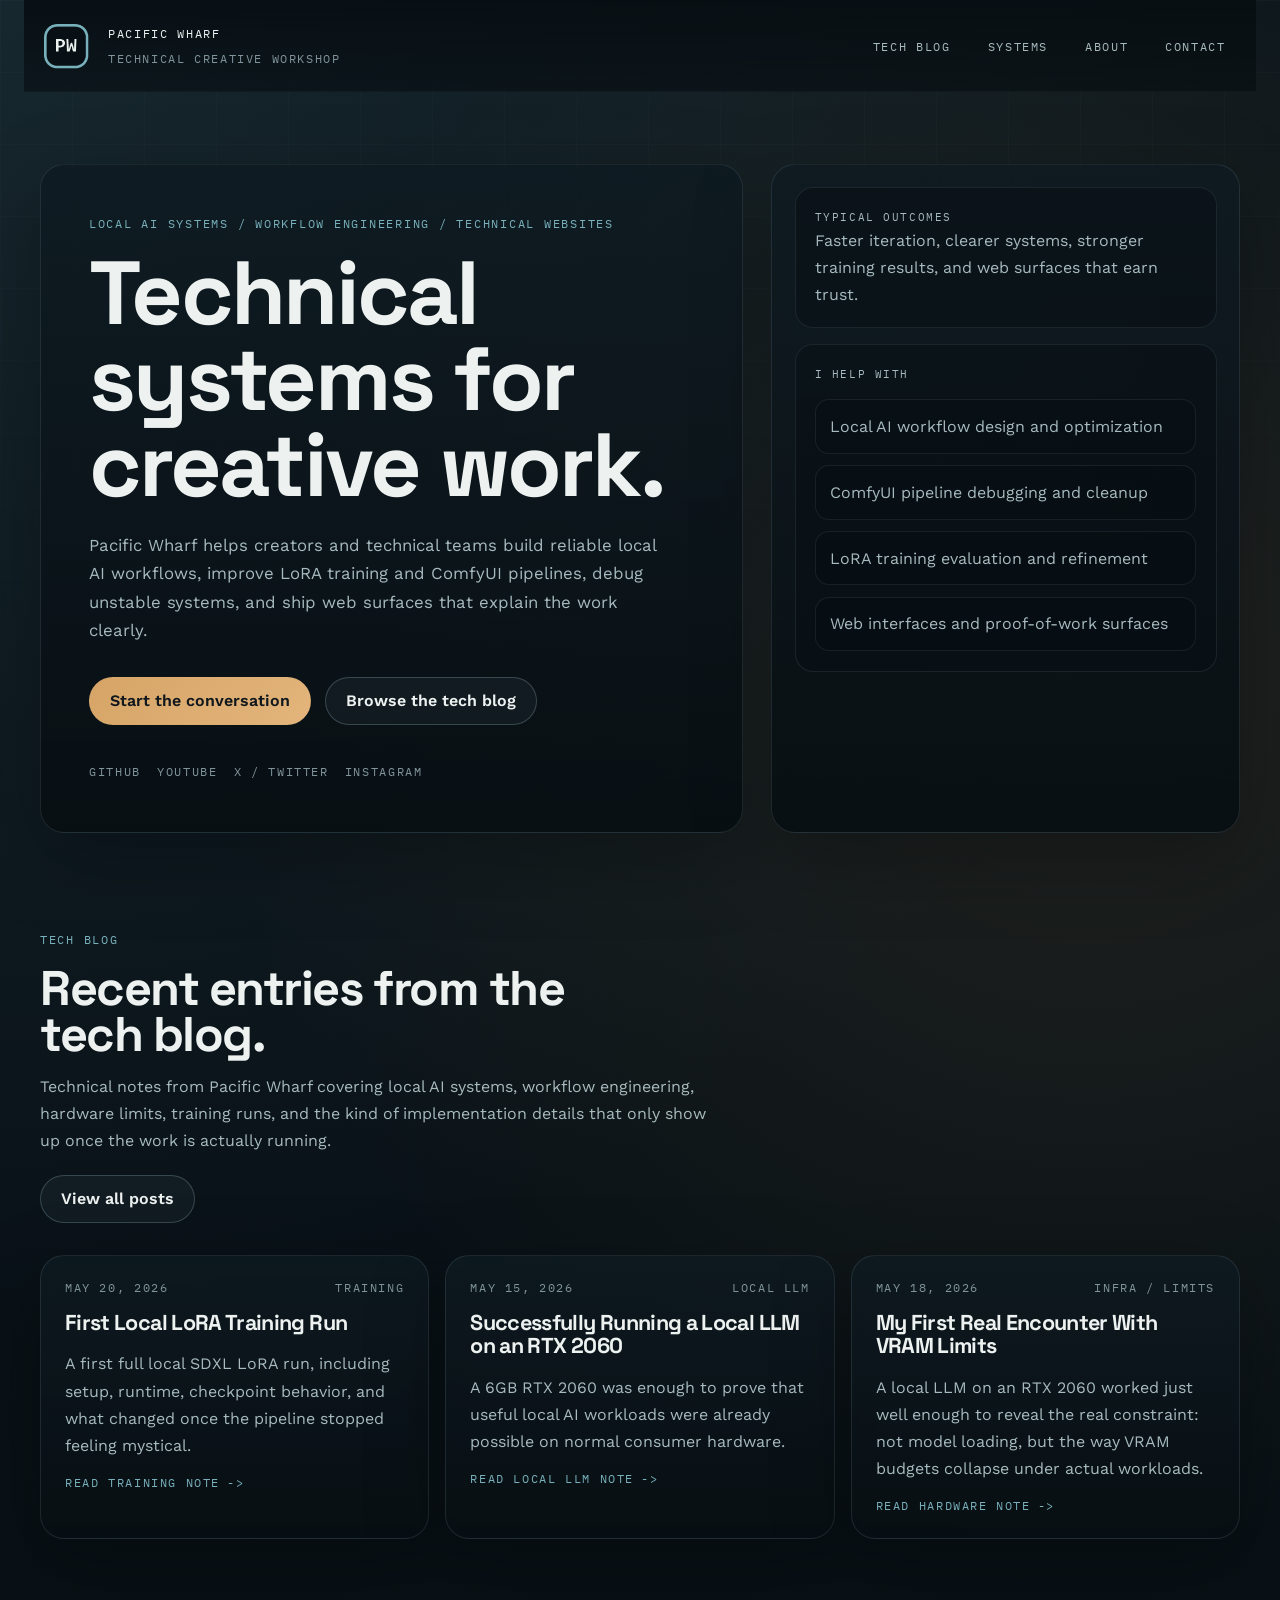
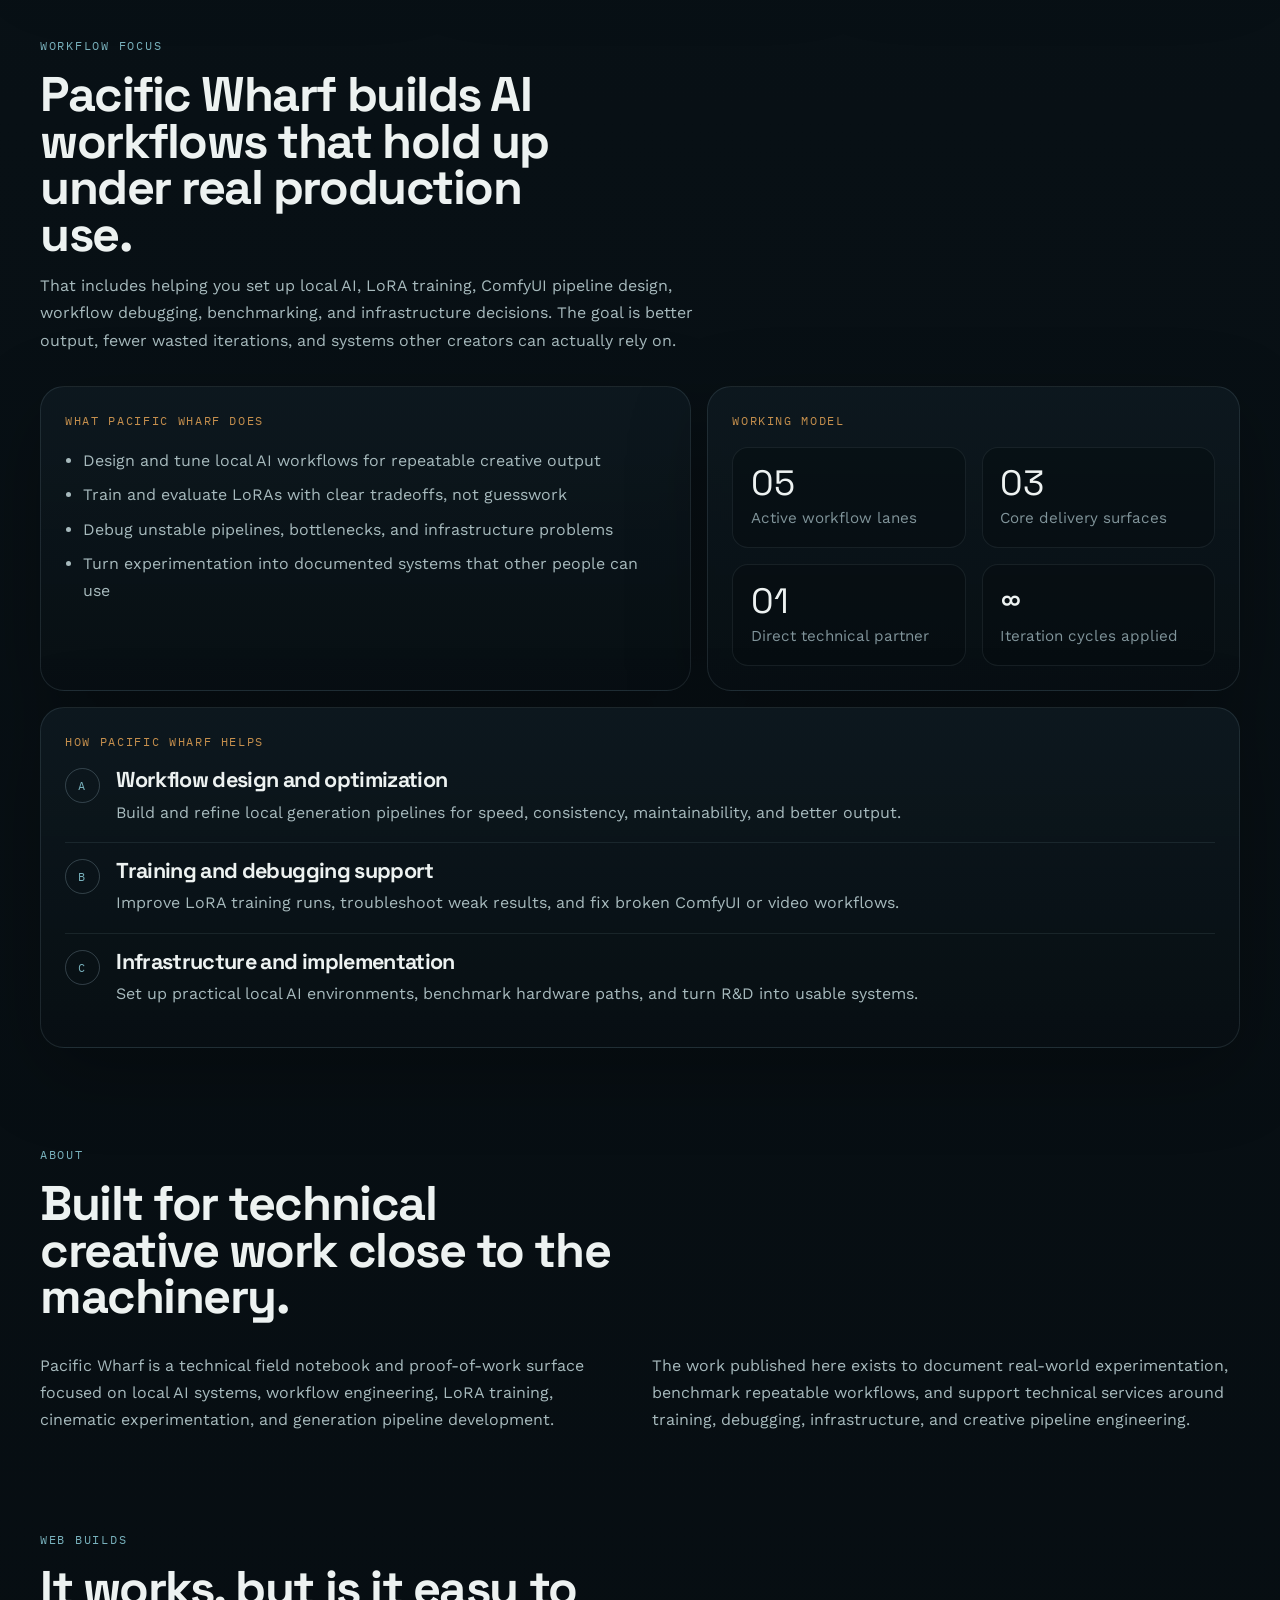
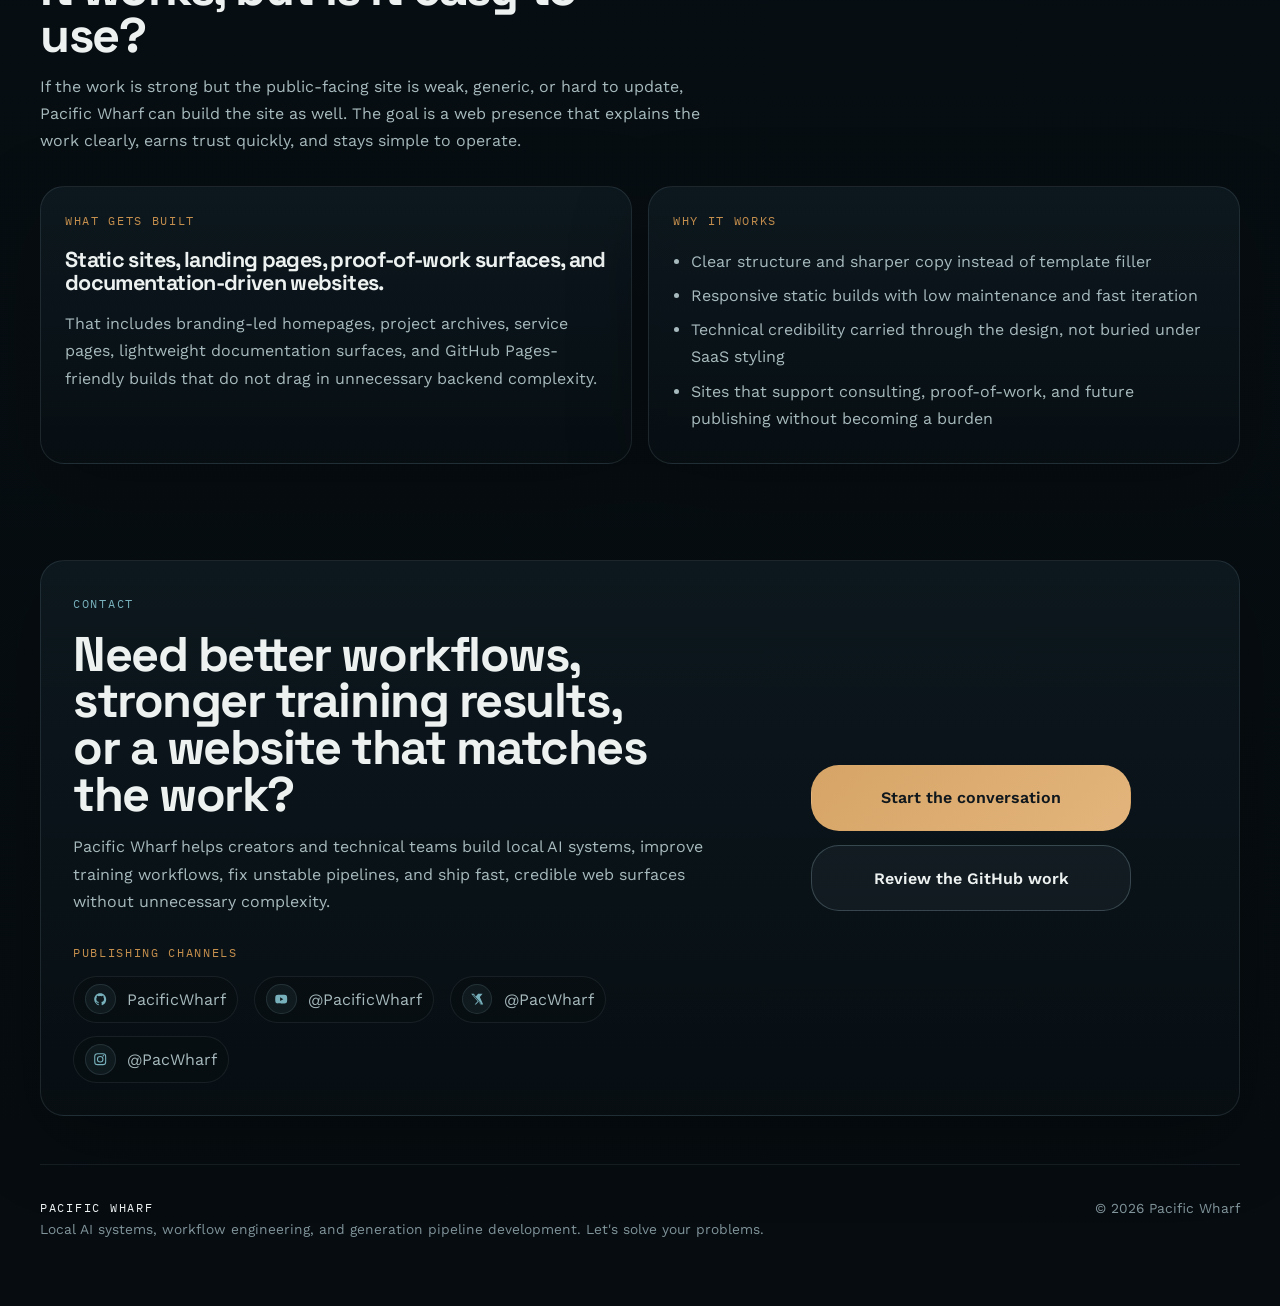
==== index.html @ 1dd0ffaf "Initial site launch" ====
<!DOCTYPE html>
<html class="no-js" lang="en">
<head>
  <meta charset="UTF-8">
  <meta name="viewport" content="width=device-width, initial-scale=1.0">
  <meta
    name="description"
    content="Pacific Wharf explores local AI workflows, ComfyUI systems, LoRA training, and experimental generation pipelines."
  >
  <title>Pacific Wharf | Technical Creative Workflows</title>
  <link rel="icon" href="favicon.ico" sizes="any">
  <link rel="icon" type="image/png" sizes="32x32" href="favicon-32x32.png">
  <link rel="icon" type="image/png" sizes="16x16" href="favicon-16x16.png">
  <link rel="apple-touch-icon" href="apple-touch-icon.png">
  <link rel="preconnect" href="https://fonts.googleapis.com">
  <link rel="preconnect" href="https://fonts.gstatic.com" crossorigin>
  <link
    href="https://fonts.googleapis.com/css2?family=IBM+Plex+Mono:wght@400;500&family=Space+Grotesk:wght@500;700&family=Work+Sans:wght@400;500;600&display=swap"
    rel="stylesheet"
  >
  <script>
    document.documentElement.classList.replace("no-js", "js");
  </script>
  <link rel="stylesheet" href="style.css">
  <script src="script.js" defer></script>
</head>
<body id="site-top">
  <a class="skip-link" href="#main">Skip to content</a>

  <div class="site-shell">
    <header class="site-header">
      <a class="brand-lockup brand-link" href="#site-top" aria-label="Back to top">
        <div class="brand-mark" aria-hidden="true">
          <img src="apple-touch-icon.png" alt="">
        </div>
        <div>
          <p class="eyebrow">Pacific Wharf</p>
          <p class="brand-subtitle">Technical creative workshop</p>
        </div>
      </a>

      <button class="menu-toggle" type="button" aria-label="Toggle navigation" aria-expanded="false" aria-controls="site-nav">
        <span class="menu-toggle-label">Menu</span>
        <span class="menu-toggle-bars" aria-hidden="true">
          <span></span>
          <span></span>
          <span></span>
        </span>
      </button>

      <nav class="site-nav" id="site-nav" aria-label="Primary">
        <a href="tech-blog/">Tech Blog</a>
        <a href="#systems">Systems</a>
        <a href="#about">About</a>
        <a href="#contact">Contact</a>
      </nav>
    </header>

    <main id="main">
      <section class="hero" id="home">
        <div class="hero-copy">
          <p class="section-label">Local AI systems / workflow engineering / technical websites</p>
          <h1>Technical systems for creative work.</h1>
          <p class="hero-text">
            Pacific Wharf helps creators and technical teams build reliable local AI workflows, improve LoRA
            training and ComfyUI pipelines, debug unstable systems, and ship web surfaces that explain the work
            clearly.
          </p>

          <div class="hero-actions">
            <a class="button button-primary" href="mailto:hello@pacificwharf.dev">Start the conversation</a>
            <a class="button button-secondary" href="tech-blog/">Browse the tech blog</a>
          </div>

          <ul class="social-strip" aria-label="Social links">
            <li><a href="https://github.com/PacificWharf" target="_blank" rel="noreferrer">GitHub</a></li>
            <li><a href="https://www.youtube.com/@PacificWharf" target="_blank" rel="noreferrer">YouTube</a></li>
            <li><a href="https://x.com/PacWharf" target="_blank" rel="noreferrer">X / Twitter</a></li>
            <li><a href="https://www.instagram.com/PacWharf" target="_blank" rel="noreferrer">Instagram</a></li>
          </ul>
        </div>

        <aside class="hero-panel reveal" aria-label="Pacific Wharf services overview">
          <div class="status-stack">
            <article class="status-card">
              <p class="status-label">Typical outcomes</p>
              <p>Faster iteration, clearer systems, stronger training results, and web surfaces that earn trust.</p>
            </article>
            <article class="status-card hero-services-card">
              <p class="status-label">I help with</p>
              <ul class="hero-services-list">
                <li>Local AI workflow design and optimization</li>
                <li>ComfyUI pipeline debugging and cleanup</li>
                <li>LoRA training evaluation and refinement</li>
                <li>Web interfaces and proof-of-work surfaces</li>
              </ul>
            </article>
          </div>
        </aside>
      </section>

      <section class="content-section reveal" id="tech-blog">
        <div class="section-heading">
          <p class="section-label">Tech Blog</p>
          <h2>Recent entries from the tech blog.</h2>
          <p>
            Technical notes from Pacific Wharf covering local AI systems, workflow engineering, hardware limits,
            training runs, and the kind of implementation details that only show up once the work is actually running.
          </p>
          <div class="section-actions">
            <a class="button button-secondary" href="tech-blog/">View all posts</a>
          </div>
        </div>

        <div class="experiment-grid">
          <a class="experiment-card experiment-link featured-card" href="tech-blog/first-local-lora-training-run/" aria-label="Open First Local LoRA Training Run entry">
            <div class="card-signal">
              <time datetime="2026-05-20">May 20, 2026</time>
              <span>Training</span>
            </div>
            <h3>First Local LoRA Training Run</h3>
            <p>
              A first full local SDXL LoRA run, including setup, runtime, checkpoint behavior, and what changed once
              the pipeline stopped feeling mystical.
            </p>
            <span class="card-cta">Read training note</span>
          </a>

          <a class="experiment-card experiment-link featured-card" href="tech-blog/successfully-running-a-local-llm-on-an-rtx-2060/" aria-label="Open Successfully Running a Local LLM on an RTX 2060 entry">
            <div class="card-signal">
              <time datetime="2026-05-15">May 15, 2026</time>
              <span>Local llm</span>
            </div>
            <h3>Successfully Running a Local LLM on an RTX 2060</h3>
            <p>
              A 6GB RTX 2060 was enough to prove that useful local AI workloads were already possible on normal consumer hardware.
            </p>
            <span class="card-cta">Read local LLM note</span>
          </a>

          <a class="experiment-card experiment-link featured-card" href="tech-blog/my-first-real-encounter-with-vram-limits/" aria-label="Open My First Real Encounter With VRAM Limits entry">
            <div class="card-signal">
              <time datetime="2026-05-18">May 18, 2026</time>
              <span>Infra / limits</span>
            </div>
            <h3>My First Real Encounter With VRAM Limits</h3>
            <p>
              A local LLM on an RTX 2060 worked just well enough to reveal the real constraint: not model loading,
              but the way VRAM budgets collapse under actual workloads.
            </p>
            <span class="card-cta">Read hardware note</span>
          </a>
        </div>
      </section>

      <section class="content-section systems-section reveal" id="systems">
        <div class="section-heading">
          <p class="section-label">Workflow focus</p>
          <h2>Pacific Wharf builds AI workflows that hold up under real production use.</h2>
          <p>
            That includes helping you set up local AI, LoRA training, ComfyUI pipeline design, workflow debugging, benchmarking, and
            infrastructure decisions. The goal is better output, fewer wasted iterations, and systems other
            creators can actually rely on.
          </p>
        </div>

        <div class="systems-layout">
          <article class="systems-panel">
            <p class="panel-label">What Pacific Wharf does</p>
            <ul class="principles-list">
              <li>Design and tune local AI workflows for repeatable creative output</li>
              <li>Train and evaluate LoRAs with clear tradeoffs, not guesswork</li>
              <li>Debug unstable pipelines, bottlenecks, and infrastructure problems</li>
              <li>Turn experimentation into documented systems that other people can use</li>
            </ul>
          </article>

          <article class="systems-panel metrics-panel">
            <p class="panel-label">Working model</p>
            <div class="metric-grid">
              <div>
                <span class="metric-value">05</span>
                <span class="metric-label">Active workflow lanes</span>
              </div>
              <div>
                <span class="metric-value">03</span>
                <span class="metric-label">Core delivery surfaces</span>
              </div>
              <div>
                <span class="metric-value">01</span>
                <span class="metric-label">Direct technical partner</span>
              </div>
              <div>
                <span class="metric-value" aria-label="Infinite">∞</span>
                <span class="metric-label">Iteration cycles applied</span>
              </div>
            </div>
          </article>

          <article class="systems-panel horizon-panel">
            <p class="panel-label">How Pacific Wharf helps</p>
            <div class="timeline-item">
              <span class="timeline-phase">A</span>
              <div>
                <h3>Workflow design and optimization</h3>
                <p>Build and refine local generation pipelines for speed, consistency, maintainability, and better output.</p>
              </div>
            </div>
            <div class="timeline-item">
              <span class="timeline-phase">B</span>
              <div>
                <h3>Training and debugging support</h3>
                <p>Improve LoRA training runs, troubleshoot weak results, and fix broken ComfyUI or video workflows.</p>
              </div>
            </div>
            <div class="timeline-item">
              <span class="timeline-phase">C</span>
              <div>
                <h3>Infrastructure and implementation</h3>
                <p>Set up practical local AI environments, benchmark hardware paths, and turn R&amp;D into usable systems.</p>
              </div>
            </div>
          </article>
        </div>
      </section>

      <section class="content-section about-section reveal" id="about">
        <div class="section-heading">
          <p class="section-label">About</p>
          <h2>Built for technical creative work close to the machinery.</h2>
        </div>

        <div class="about-layout">
          <p>
            Pacific Wharf is a technical field notebook and proof-of-work surface focused on local AI systems,
            workflow engineering, LoRA training, cinematic experimentation, and generation pipeline development.
          </p>
          <p>
            The work published here exists to document real-world experimentation, benchmark repeatable workflows,
            and support technical services around training, debugging, infrastructure, and creative pipeline
            engineering.
          </p>
        </div>
      </section>

      <section class="content-section web-section reveal" id="web-builds">
        <div class="section-heading">
          <p class="section-label">Web builds</p>
          <h2>It works, but is it easy to use?</h2>
          <p>
            If the work is strong but the public-facing site is weak, generic, or hard to update, Pacific Wharf can
            build the site as well. The goal is a web presence that explains the work clearly, earns trust quickly,
            and stays simple to operate.
          </p>
        </div>

        <div class="services-layout">
          <article class="systems-panel">
            <p class="panel-label">What gets built</p>
            <h3>Static sites, landing pages, proof-of-work surfaces, and documentation-driven websites.</h3>
            <p>
              That includes branding-led homepages, project archives, service pages, lightweight documentation
              surfaces, and GitHub Pages-friendly builds that do not drag in unnecessary backend complexity.
            </p>
          </article>

          <article class="systems-panel">
            <p class="panel-label">Why it works</p>
            <ul class="principles-list">
              <li>Clear structure and sharper copy instead of template filler</li>
              <li>Responsive static builds with low maintenance and fast iteration</li>
              <li>Technical credibility carried through the design, not buried under SaaS styling</li>
              <li>Sites that support consulting, proof-of-work, and future publishing without becoming a burden</li>
            </ul>
          </article>
        </div>
      </section>

      <section class="content-section contact-section reveal" id="contact">
        <div class="contact-panel">
          <div>
            <p class="section-label">Contact</p>
            <h2>Need better workflows, stronger training results, or a website that matches the work?</h2>
            <p>
              Pacific Wharf helps creators and technical teams build local AI systems, improve training workflows,
              fix unstable pipelines, and ship fast, credible web surfaces without unnecessary complexity.
            </p>

            <div class="channel-block">
              <p class="channel-label">Publishing channels</p>
              <ul class="channel-list" aria-label="Publishing channels">
                <li>
                  <a href="https://github.com/PacificWharf" target="_blank" rel="noreferrer">
                    <span class="channel-icon" aria-hidden="true">
                      <svg viewBox="0 0 24 24" focusable="false">
                        <path d="M12 2C6.48 2 2 6.58 2 12.23c0 4.52 2.87 8.35 6.84 9.71.5.1.68-.22.68-.5 0-.24-.01-1.05-.01-1.91-2.5.47-3.15-.63-3.35-1.21-.11-.3-.59-1.22-1-1.47-.34-.19-.82-.68-.01-.69.76-.01 1.3.71 1.48 1 .87 1.49 2.26 1.07 2.81.81.09-.65.34-1.07.61-1.31-2.22-.26-4.55-1.14-4.55-5.08 0-1.12.39-2.04 1.03-2.76-.1-.26-.45-1.3.1-2.72 0 0 .84-.28 2.75 1.05A9.3 9.3 0 0 1 12 6.84c.85 0 1.71.12 2.51.35 1.91-1.33 2.75-1.05 2.75-1.05.55 1.42.2 2.46.1 2.72.64.72 1.03 1.63 1.03 2.76 0 3.95-2.34 4.82-4.57 5.08.36.32.67.94.67 1.91 0 1.38-.01 2.49-.01 2.83 0 .27.18.6.69.5A10.25 10.25 0 0 0 22 12.23C22 6.58 17.52 2 12 2Z" fill="currentColor"/>
                      </svg>
                    </span>
                    <span class="channel-text">PacificWharf</span>
                  </a>
                </li>
                <li>
                  <a href="https://www.youtube.com/@PacificWharf" target="_blank" rel="noreferrer">
                    <span class="channel-icon" aria-hidden="true">
                      <svg viewBox="0 0 24 24" focusable="false">
                        <path d="M21.58 7.19a2.96 2.96 0 0 0-2.08-2.1C17.66 4.6 12 4.6 12 4.6s-5.66 0-7.5.49a2.96 2.96 0 0 0-2.08 2.1A30.7 30.7 0 0 0 2 12a30.7 30.7 0 0 0 .42 4.81 2.96 2.96 0 0 0 2.08 2.1c1.84.49 7.5.49 7.5.49s5.66 0 7.5-.49a2.96 2.96 0 0 0 2.08-2.1c.28-1.58.42-3.19.42-4.81s-.14-3.23-.42-4.81ZM10.2 15.06V8.94L15.5 12l-5.3 3.06Z" fill="currentColor"/>
                      </svg>
                    </span>
                    <span class="channel-text">@PacificWharf</span>
                  </a>
                </li>
                <li>
                  <a href="https://x.com/PacWharf" target="_blank" rel="noreferrer">
                    <span class="channel-icon" aria-hidden="true">
                      <svg viewBox="0 0 24 24" focusable="false">
                        <path d="M18.9 3H21l-4.6 5.26L22 21h-4.38l-3.43-4.89L9.9 21H7.8l4.92-5.62L2 3h4.5l3.1 4.42L13.5 3Zm-1.54 16.3h1.22L5.97 4.62H4.66Z" fill="currentColor"/>
                      </svg>
                    </span>
                    <span class="channel-text">@PacWharf</span>
                  </a>
                </li>
                <li>
                  <a href="https://www.instagram.com/PacWharf" target="_blank" rel="noreferrer">
                    <span class="channel-icon" aria-hidden="true">
                      <svg viewBox="0 0 24 24" focusable="false">
                        <path d="M7.5 2h9A5.5 5.5 0 0 1 22 7.5v9a5.5 5.5 0 0 1-5.5 5.5h-9A5.5 5.5 0 0 1 2 16.5v-9A5.5 5.5 0 0 1 7.5 2Zm0 1.8A3.7 3.7 0 0 0 3.8 7.5v9a3.7 3.7 0 0 0 3.7 3.7h9a3.7 3.7 0 0 0 3.7-3.7v-9a3.7 3.7 0 0 0-3.7-3.7h-9Zm9.75 1.35a1.2 1.2 0 1 1 0 2.4 1.2 1.2 0 0 1 0-2.4ZM12 6.5A5.5 5.5 0 1 1 6.5 12 5.5 5.5 0 0 1 12 6.5Zm0 1.8A3.7 3.7 0 1 0 15.7 12 3.7 3.7 0 0 0 12 8.3Z" fill="currentColor"/>
                      </svg>
                    </span>
                    <span class="channel-text">@PacWharf</span>
                  </a>
                </li>
              </ul>
            </div>
          </div>

          <div class="contact-actions">
            <a class="button button-primary" href="mailto:hello@pacificwharf.dev">Start the conversation</a>
            <a class="button button-secondary" href="https://github.com/PacificWharf" target="_blank" rel="noreferrer">
              Review the GitHub work
            </a>
          </div>
        </div>
      </section>
    </main>

    <footer class="site-footer">
      <div>
        <p>Pacific Wharf</p>
        <p>Local AI systems, workflow engineering, and generation pipeline development. Let's solve your problems.</p>
      </div>
      <p>&copy; <span id="current-year">2026</span> Pacific Wharf</p>
    </footer>
  </div>
</body>
</html>
---- style.css ----
:root {
  --bg: #081015;
  --bg-elevated: rgba(12, 24, 31, 0.85);
  --bg-panel: rgba(18, 31, 39, 0.82);
  --bg-panel-strong: rgba(24, 40, 50, 0.9);
  --line: rgba(147, 173, 186, 0.15);
  --line-strong: rgba(147, 173, 186, 0.3);
  --text: #edf2f1;
  --text-muted: #a7babd;
  --text-dim: #80949a;
  --accent: #c58f4d;
  --accent-soft: rgba(197, 143, 77, 0.16);
  --signal: #78b1bc;
  --signal-soft: rgba(120, 177, 188, 0.16);
  --shadow: 0 24px 80px rgba(0, 0, 0, 0.28);
  --radius: 24px;
  --radius-sm: 16px;
  --max-width: 1200px;
  --nav-height: 88px;
}

*,
*::before,
*::after {
  box-sizing: border-box;
}

html {
  scroll-behavior: smooth;
}

body {
  margin: 0;
  min-height: 100vh;
  color: var(--text);
  background:
    radial-gradient(circle at top left, rgba(74, 112, 124, 0.2), transparent 28%),
    radial-gradient(circle at 85% 15%, rgba(197, 143, 77, 0.12), transparent 22%),
    linear-gradient(180deg, #0a151b 0%, #081015 38%, #060c10 100%);
  font-family: "Work Sans", sans-serif;
}

body::before {
  content: "";
  position: fixed;
  inset: 0;
  background:
    linear-gradient(rgba(130, 162, 172, 0.05) 1px, transparent 1px),
    linear-gradient(90deg, rgba(130, 162, 172, 0.05) 1px, transparent 1px);
  background-size: 100% 72px, 72px 100%;
  mask-image: linear-gradient(180deg, rgba(0, 0, 0, 0.75), transparent 92%);
  pointer-events: none;
  z-index: -1;
}

a {
  color: inherit;
}

img {
  max-width: 100%;
  display: block;
}

.skip-link {
  position: absolute;
  left: 1rem;
  top: -3rem;
  padding: 0.75rem 1rem;
  color: var(--bg);
  background: var(--text);
  border-radius: 999px;
  z-index: 20;
}

.skip-link:focus {
  top: 1rem;
}

.site-shell {
  width: min(calc(100% - 2rem), var(--max-width));
  margin: 0 auto;
  padding-bottom: 4rem;
}

.site-header {
  position: sticky;
  top: 0;
  z-index: 10;
  display: flex;
  align-items: center;
  justify-content: space-between;
  gap: 1.5rem;
  min-height: var(--nav-height);
  padding: 1.25rem 0;
  backdrop-filter: blur(18px);
}

.site-header::before {
  content: "";
  position: absolute;
  inset: 0 -1rem;
  background: linear-gradient(180deg, rgba(7, 14, 18, 0.92), rgba(7, 14, 18, 0.64));
  border-bottom: 1px solid rgba(134, 160, 170, 0.08);
  z-index: -1;
}

.brand-lockup {
  display: flex;
  align-items: center;
  gap: 1rem;
}

.brand-link {
  position: relative;
  padding: 0.4rem 0.65rem 0.4rem 0.25rem;
  margin: -0.4rem -0.65rem -0.4rem -0.25rem;
  border-radius: 18px;
  text-decoration: none;
  color: inherit;
  isolation: isolate;
}

.brand-link::before {
  content: "";
  position: absolute;
  inset: 0;
  border: 1px solid rgba(120, 177, 188, 0.14);
  border-radius: inherit;
  background: linear-gradient(135deg, rgba(120, 177, 188, 0.08), rgba(120, 177, 188, 0.02));
  opacity: 0;
  transform: scale(0.98);
  transition: opacity 180ms ease, transform 180ms ease, border-color 180ms ease;
  z-index: -1;
}

.brand-link .eyebrow,
.brand-link .brand-subtitle {
  transition: color 180ms ease, transform 180ms ease;
}

.brand-link:hover::before,
.brand-link:focus-visible::before {
  opacity: 1;
  transform: scale(1);
  border-color: rgba(120, 177, 188, 0.22);
}

.brand-link:hover .eyebrow,
.brand-link:focus-visible .eyebrow {
  color: var(--signal);
  transform: translateX(1px);
}

.brand-link:hover .brand-subtitle,
.brand-link:focus-visible .brand-subtitle {
  color: var(--text-muted);
  transform: translateX(1px);
}

.brand-link:focus-visible {
  outline: 2px solid rgba(120, 177, 188, 0.42);
  outline-offset: 4px;
  border-radius: 18px;
}

.brand-mark {
  display: block;
  width: 52px;
  height: 52px;
  flex: 0 0 52px;
}

.brand-mark img {
  display: block;
  width: 100%;
  height: 100%;
  border-radius: 14px;
  transition: transform 220ms ease, box-shadow 220ms ease, filter 220ms ease;
}

.brand-link:hover .brand-mark img,
.brand-link:focus-visible .brand-mark img {
  box-shadow: 0 16px 30px rgba(0, 0, 0, 0.28), 0 0 0 1px rgba(120, 177, 188, 0.16);
  filter: saturate(1.04);
}

.eyebrow,
.brand-subtitle,
.section-label,
.panel-label,
.status-label,
.card-signal,
.panel-topline,
.timeline-phase,
.site-nav a,
.social-strip a,
.site-footer p:first-child {
  font-family: "IBM Plex Mono", monospace;
  text-transform: uppercase;
  letter-spacing: 0.14em;
}

.eyebrow {
  margin: 0;
  font-size: 0.75rem;
  color: var(--text);
}

.brand-subtitle {
  margin: 0.3rem 0 0;
  font-size: 0.72rem;
  color: var(--text-dim);
}

.site-nav {
  display: flex;
  flex-wrap: wrap;
  align-items: center;
  justify-content: flex-end;
  gap: 0.5rem;
}

.menu-toggle {
  display: none;
  align-items: center;
  justify-content: center;
  min-height: 52px;
  min-width: 52px;
  padding: 0.8rem;
  border: 1px solid var(--line-strong);
  border-radius: 999px;
  color: var(--text);
  background: rgba(8, 15, 19, 0.9);
  font: inherit;
  overflow: visible;
}

.menu-toggle-label {
  position: absolute;
  width: 1px;
  height: 1px;
  margin: -1px;
  padding: 0;
  overflow: hidden;
  border: 0;
  clip: rect(0 0 0 0);
  white-space: nowrap;
}

.menu-toggle-bars {
  position: relative;
  display: block;
  width: 18px;
  height: 18px;
}

.menu-toggle-bars span {
  position: absolute;
  left: 0;
  top: 50%;
  display: block;
  width: 18px;
  height: 1.5px;
  border-radius: 999px;
  background: currentColor;
  transform-origin: center;
}

.menu-toggle-bars span:nth-child(1) {
  transform: translateY(calc(-50% - 5px));
}

.menu-toggle-bars span:nth-child(2) {
  transform: translateY(-50%);
}

.menu-toggle-bars span:nth-child(3) {
  transform: translateY(calc(-50% + 5px));
}

.site-header.is-menu-open .menu-toggle-bars span:nth-child(1) {
  transform: translateY(-50%) rotate(45deg);
}

.site-header.is-menu-open .menu-toggle-bars span:nth-child(2) {
  opacity: 0;
  transform: translateY(-50%) scaleX(0.4);
}

.site-header.is-menu-open .menu-toggle-bars span:nth-child(3) {
  transform: translateY(-50%) rotate(-45deg);
}

.menu-toggle-bars span {
  transition: transform 180ms ease, opacity 180ms ease;
}

.site-nav a {
  padding: 0.7rem 0.9rem;
  border-radius: 999px;
  color: var(--text-muted);
  text-decoration: none;
  font-size: 0.74rem;
  transition: background-color 180ms ease, color 180ms ease, transform 180ms ease;
}

.site-nav a:hover,
.site-nav a[aria-current="true"] {
  color: var(--text);
  background: rgba(126, 156, 165, 0.1);
}

.hero,
.content-section,
.site-footer {
  position: relative;
}

.hero {
  display: grid;
  grid-template-columns: minmax(0, 1.2fr) minmax(320px, 0.8fr);
  gap: 1.75rem;
  padding: 4.5rem 0 3rem;
}

.hero-copy,
.hero-panel,
.experiment-card,
.systems-panel,
.contact-panel {
  border: 1px solid var(--line);
  border-radius: var(--radius);
  background: linear-gradient(180deg, rgba(14, 26, 33, 0.82), rgba(8, 15, 19, 0.95));
  box-shadow: var(--shadow);
}

.hero-copy {
  padding: 3rem;
}

.section-label {
  margin: 0 0 1rem;
  font-size: 0.78rem;
  color: var(--signal);
}

h1,
h2,
h3 {
  margin: 0;
  font-family: "Space Grotesk", sans-serif;
  line-height: 0.96;
  letter-spacing: -0.03em;
}

h1 {
  max-width: 10ch;
  font-size: clamp(3.3rem, 7vw, 6.8rem);
}

h2 {
  max-width: 18ch;
  font-size: clamp(2rem, 3.8vw, 3.5rem);
}

h3 {
  font-size: 1.35rem;
  line-height: 1.08;
}

p,
li {
  color: var(--text-muted);
  font-size: 1rem;
  line-height: 1.7;
}

.hero-text {
  max-width: 58ch;
  margin: 1.4rem 0 0;
  font-size: 1.05rem;
}

.hero-actions,
.contact-actions {
  display: flex;
  flex-wrap: wrap;
  gap: 0.9rem;
  margin-top: 2rem;
}

.button {
  display: inline-flex;
  align-items: center;
  justify-content: center;
  min-height: 48px;
  padding: 0.85rem 1.25rem;
  border: 1px solid transparent;
  border-radius: 999px;
  font-weight: 600;
  text-decoration: none;
  transition: transform 180ms ease, border-color 180ms ease, background-color 180ms ease;
}

.button:hover {
  transform: translateY(-1px);
}

.button-primary {
  color: #11181d;
  background: linear-gradient(135deg, #d6a466, #e3b57c);
}

.button-secondary {
  border-color: var(--line-strong);
  background: rgba(110, 144, 154, 0.08);
}

.social-strip {
  display: flex;
  flex-wrap: wrap;
  gap: 1rem;
  margin: 2rem 0 0;
  padding: 0;
  list-style: none;
}

.social-strip a {
  color: var(--text-dim);
  text-decoration: none;
  font-size: 0.74rem;
}

.social-strip a:hover {
  color: var(--text);
}

.hero-panel {
  padding: 1.4rem;
  overflow: hidden;
}

.panel-topline {
  display: flex;
  align-items: center;
  justify-content: space-between;
  gap: 1rem;
  color: var(--text-dim);
  font-size: 0.72rem;
}

.status-stack {
  display: grid;
  gap: 1rem;
}

.status-card {
  padding: 1.2rem;
  border: 1px solid rgba(140, 168, 176, 0.13);
  border-radius: 18px;
  background: rgba(9, 17, 22, 0.58);
}

.status-card h2 {
  max-width: none;
  font-size: 1.45rem;
  line-height: 1.15;
  margin-top: 0.4rem;
}

.status-card p,
.status-card span {
  margin: 0;
  color: var(--text-muted);
}

.status-label {
  font-size: 0.7rem;
  color: var(--accent);
}

.content-section {
  padding: 3rem 0;
}

.section-heading {
  display: grid;
  gap: 0.9rem;
  margin-bottom: 2rem;
}

.section-heading p {
  max-width: 68ch;
  margin: 0;
}

.section-actions {
  margin-top: 0.4rem;
}

.experiment-grid {
  display: grid;
  grid-template-columns: repeat(3, minmax(0, 1fr));
  gap: 1rem;
}

.experiment-card,
.systems-panel {
  padding: 1.5rem;
}

.experiment-link {
  display: block;
  text-decoration: none;
  transition: transform 180ms ease, border-color 180ms ease, background-color 180ms ease;
}

.experiment-link:hover,
.experiment-link:focus-visible {
  transform: translateY(-3px);
  border-color: rgba(147, 173, 186, 0.34);
  background: linear-gradient(180deg, rgba(16, 30, 38, 0.92), rgba(8, 15, 19, 0.98));
}

.experiment-link:focus-visible {
  outline: 2px solid rgba(120, 177, 188, 0.45);
  outline-offset: 3px;
}

.card-signal {
  display: flex;
  align-items: center;
  justify-content: space-between;
  gap: 1rem;
  margin-bottom: 1rem;
  color: var(--text-dim);
  font-size: 0.72rem;
}

.experiment-card p {
  margin: 1rem 0 0;
}

.experiment-card ul,
.principles-list {
  margin: 1rem 0 0;
  padding-left: 1.1rem;
}

.experiment-card li,
.principles-list li {
  margin-bottom: 0.45rem;
}

.card-cta {
  display: inline-flex;
  margin-top: 1rem;
  font-family: "IBM Plex Mono", monospace;
  text-transform: uppercase;
  letter-spacing: 0.14em;
  font-size: 0.72rem;
  color: var(--signal);
}

.card-cta::after {
  content: "->";
  margin-left: 0.45rem;
}

.experiment-card-placeholder {
  background:
    linear-gradient(180deg, rgba(14, 26, 33, 0.75), rgba(9, 16, 20, 0.98)),
    linear-gradient(135deg, var(--accent-soft), transparent 48%);
}

.hero-services-list {
  display: grid;
  gap: 0.7rem;
  margin: 0.95rem 0 0;
  padding: 0;
  list-style: none;
}

.hero-services-list li {
  padding: 0.8rem 0.9rem;
  border: 1px solid rgba(136, 165, 173, 0.12);
  border-radius: 14px;
  background: rgba(7, 14, 18, 0.45);
  color: var(--text-muted);
}

.featured-card {
  min-height: 100%;
}

.featured-card .card-signal {
  align-items: center;
}

.featured-card time {
  color: var(--text-dim);
}

.entry-page .site-shell {
  width: min(calc(100% - 2rem), 960px);
}

.archive-page .site-shell {
  width: min(calc(100% - 2rem), var(--max-width));
}

.entry-page .site-header {
  justify-content: flex-start;
}

.archive-page .site-header {
  justify-content: flex-start;
}

.entry-page .site-nav {
  margin-left: auto;
}

.archive-page .site-nav {
  margin-left: auto;
}

.entry-main {
  padding: 3rem 0 4rem;
}

.archive-main {
  padding: 3rem 0 4rem;
}

.entry-hero,
.entry-section {
  border: 1px solid var(--line);
  border-radius: var(--radius);
  background: linear-gradient(180deg, rgba(14, 26, 33, 0.82), rgba(8, 15, 19, 0.95));
  box-shadow: var(--shadow);
}

.archive-hero {
  padding: 2.4rem;
  border: 1px solid var(--line);
  border-radius: var(--radius);
  background: linear-gradient(180deg, rgba(14, 26, 33, 0.82), rgba(8, 15, 19, 0.95));
  box-shadow: var(--shadow);
}

.entry-hero {
  padding: 2.4rem;
}

.archive-title {
  max-width: 10ch;
  font-size: clamp(2.9rem, 6vw, 5.1rem);
}

.archive-lead {
  max-width: 62ch;
  margin: 1.25rem 0 0;
  font-size: 1.05rem;
}

.archive-meta {
  display: grid;
  grid-template-columns: repeat(3, minmax(0, 1fr));
  gap: 1rem;
  margin-top: 2rem;
}

.archive-search {
  margin-bottom: 1.25rem;
}

.archive-search-label {
  display: block;
  margin-bottom: 0.7rem;
  font-family: "IBM Plex Mono", monospace;
  text-transform: uppercase;
  letter-spacing: 0.14em;
  font-size: 0.74rem;
  color: var(--signal);
}

.archive-search-input {
  width: min(100%, 720px);
  min-height: 54px;
  padding: 0.9rem 1rem;
  border: 1px solid var(--line-strong);
  border-radius: 16px;
  color: var(--text);
  background: rgba(8, 15, 19, 0.88);
  font: inherit;
}

.archive-search-input::placeholder {
  color: var(--text-dim);
}

.archive-search-input:focus {
  outline: 2px solid rgba(120, 177, 188, 0.35);
  outline-offset: 2px;
}

.archive-empty-state {
  margin: 0 0 1.25rem;
  color: var(--text-dim);
  font-family: "IBM Plex Mono", monospace;
  text-transform: uppercase;
  letter-spacing: 0.12em;
  font-size: 0.74rem;
  overflow-anchor: none;
}

.archive-grid {
  display: flex;
  flex-direction: column;
  overflow-anchor: none;
}

.archive-card {
  overflow: clip;
  max-height: 420px;
  transform-origin: top center;
  overflow-anchor: none;
  transition:
    max-height 320ms ease,
    opacity 240ms ease,
    transform 320ms ease,
    margin 320ms ease,
    padding 320ms ease,
    border-color 180ms ease,
    background-color 180ms ease;
}

.archive-card + .archive-card {
  margin-top: 1rem;
}

.archive-card.is-filtered-out {
  max-height: 0;
  margin-top: 0;
  padding-top: 0;
  padding-bottom: 0;
  border-width: 0;
  opacity: 0;
  transform: translateY(-10px) scale(0.985);
  pointer-events: none;
}

.archive-card.is-filtered-in {
  animation: archive-card-in 260ms ease;
}

@keyframes archive-card-in {
  0% {
    opacity: 0.2;
    transform: translateY(12px) scale(0.99);
  }

  100% {
    opacity: 1;
    transform: translateY(0) scale(1);
  }
}

.entry-grid {
  display: grid;
  grid-template-columns: minmax(0, 1fr) 260px;
  gap: 1.5rem;
  margin-top: 1.5rem;
}

.entry-title {
  max-width: 12ch;
  font-size: clamp(2.6rem, 6vw, 4.8rem);
}

.entry-lead {
  max-width: 60ch;
  margin: 1.25rem 0 0;
  font-size: 1.05rem;
}

.entry-meta {
  display: grid;
  gap: 1rem;
  margin-top: 2rem;
}

.meta-card,
.entry-section {
  padding: 1.5rem;
}

.meta-card {
  border: 1px solid rgba(136, 165, 173, 0.12);
  border-radius: 18px;
  background: rgba(7, 14, 18, 0.55);
}

.meta-card span,
.entry-link-list a,
.back-link {
  font-family: "IBM Plex Mono", monospace;
  text-transform: uppercase;
  letter-spacing: 0.14em;
  font-size: 0.72rem;
}

.meta-card strong {
  display: block;
  margin-top: 0.4rem;
  font-family: "Space Grotesk", sans-serif;
  font-size: 1.15rem;
  line-height: 1.2;
}

.entry-stack {
  display: grid;
  gap: 1.25rem;
}

.entry-section h2 {
  max-width: none;
  font-size: clamp(1.6rem, 3vw, 2.2rem);
}

.entry-section p,
.entry-section li {
  margin-top: 0.85rem;
}

.entry-section ul {
  margin: 0.85rem 0 0;
  padding-left: 1.1rem;
}

.entry-link-list {
  margin: 1rem 0 0;
  padding: 0;
  list-style: none;
}

.entry-link-list li + li {
  margin-top: 0.7rem;
}

.entry-article {
  max-width: 68ch;
  margin-top: 1.75rem;
}

.entry-article h2 {
  max-width: none;
  margin: 2.4rem 0 0;
  font-size: clamp(1.55rem, 3vw, 2.1rem);
}

.entry-article p,
.entry-article li {
  margin-top: 0.9rem;
}

.entry-article ul {
  margin: 0.9rem 0 0;
  padding-left: 1.1rem;
}

.entry-facts {
  display: flex;
  flex-wrap: wrap;
  gap: 0.6rem 1rem;
  margin: 0 0 1.4rem;
  padding: 0;
  list-style: none;
}

.entry-facts li {
  margin-top: 0;
  color: var(--text-dim);
  font-family: "IBM Plex Mono", monospace;
  font-size: 0.72rem;
  letter-spacing: 0.12em;
  text-transform: uppercase;
}

.entry-facts code {
  font-size: 0.8rem;
}

.entry-link-list a,
.back-link {
  color: var(--signal);
  text-decoration: none;
}

.entry-link-list a:hover,
.back-link:hover {
  color: var(--text);
}

.back-link {
  display: inline-flex;
  margin-top: 1.5rem;
}

.entry-rights-notice {
  margin-top: 1.5rem;
  padding: 1rem 1.15rem;
  border: 1px solid rgba(136, 165, 173, 0.12);
  border-radius: 16px;
  background: rgba(7, 14, 18, 0.46);
  color: var(--text-dim);
  font-size: 0.92rem;
}

.entry-rights-notice strong {
  color: var(--text-muted);
}

.back-link::before {
  content: "<-";
  margin-right: 0.45rem;
}

.systems-layout {
  display: grid;
  grid-template-columns: 1.1fr 0.9fr;
  gap: 1rem;
}

.services-layout {
  display: grid;
  grid-template-columns: repeat(2, minmax(0, 1fr));
  gap: 1rem;
}

.horizon-panel {
  grid-column: 1 / -1;
}

.panel-label {
  margin: 0 0 1rem;
  font-size: 0.74rem;
  color: var(--accent);
}

.metric-grid {
  display: grid;
  grid-template-columns: repeat(2, minmax(0, 1fr));
  gap: 1rem;
}

.metric-grid div {
  padding: 1.1rem;
  border: 1px solid rgba(136, 165, 173, 0.12);
  border-radius: 16px;
  background: rgba(7, 14, 18, 0.55);
}

.metric-value {
  display: block;
  font-family: "Space Grotesk", sans-serif;
  font-size: 2.2rem;
  line-height: 1;
}

.metric-label {
  display: block;
  margin-top: 0.4rem;
  color: var(--text-dim);
  font-size: 0.95rem;
  line-height: 1.5;
}

.timeline-item {
  display: grid;
  grid-template-columns: auto 1fr;
  gap: 1rem;
  padding: 1rem 0;
  border-top: 1px solid rgba(142, 169, 176, 0.12);
}

.timeline-item:first-of-type {
  padding-top: 0;
  border-top: 0;
}

.timeline-item h3 {
  margin-bottom: 0.45rem;
}

.timeline-item p {
  margin: 0;
}

.timeline-phase {
  display: inline-grid;
  place-items: center;
  width: 2.2rem;
  height: 2.2rem;
  border-radius: 999px;
  border: 1px solid var(--line-strong);
  color: var(--signal);
  font-size: 0.72rem;
}

.about-layout {
  display: grid;
  grid-template-columns: repeat(2, minmax(0, 1fr));
  gap: 1.5rem;
}

.about-layout p {
  margin: 0;
}

.channel-block {
  margin-top: 1.75rem;
}

.channel-label {
  margin: 0 0 0.8rem;
  font-family: "IBM Plex Mono", monospace;
  text-transform: uppercase;
  letter-spacing: 0.14em;
  font-size: 0.74rem;
  color: var(--accent);
}

.channel-list,
.footer-links {
  display: flex;
  flex-wrap: wrap;
  gap: 0.85rem 1rem;
}

.channel-list {
  margin: 0;
  padding: 0;
  list-style: none;
}

.channel-list a,
.footer-links a {
  color: var(--text-muted);
  text-decoration: none;
  border-bottom: 1px solid transparent;
  transition: color 180ms ease, border-color 180ms ease;
}

.channel-list a {
  display: inline-flex;
  align-items: center;
  gap: 0.7rem;
  min-height: 42px;
  padding: 0.45rem 0.7rem;
  border: 1px solid rgba(136, 165, 173, 0.12);
  border-radius: 999px;
  background: rgba(8, 15, 19, 0.52);
}

.channel-list a:hover,
.footer-links a:hover {
  color: var(--text);
  border-color: rgba(237, 242, 241, 0.32);
}

.channel-icon {
  display: inline-grid;
  place-items: center;
  width: 1.9rem;
  height: 1.9rem;
  border: 1px solid rgba(136, 165, 173, 0.16);
  border-radius: 999px;
  color: var(--signal);
  background: rgba(120, 177, 188, 0.08);
  flex: 0 0 auto;
}

.channel-icon svg {
  width: 0.9rem;
  height: 0.9rem;
}

.channel-text {
  color: var(--text-muted);
  line-height: 1.2;
}

.contact-panel {
  display: grid;
  grid-template-columns: 1.15fr 0.85fr;
  gap: 1.5rem;
  padding: 2rem;
  align-items: center;
}

.contact-actions {
  display: grid;
  width: min(100%, 320px);
  margin-top: 0;
  justify-self: center;
}

.contact-actions .button {
  width: 100%;
  min-height: 66px;
  padding: 1rem 1.2rem;
  border-radius: 28px;
  text-align: center;
  line-height: 1.35;
}

.contact-address {
  margin: 0.25rem 0 0;
  text-align: center;
  font-family: "IBM Plex Mono", monospace;
  font-size: 0.78rem;
  letter-spacing: 0.08em;
  text-transform: uppercase;
}

.contact-address a {
  color: var(--text-dim);
  text-decoration: none;
}

.contact-address a:hover {
  color: var(--text);
}

.site-footer {
  display: flex;
  flex-wrap: wrap;
  justify-content: space-between;
  gap: 1rem 2rem;
  padding: 2rem 0 0;
  border-top: 1px solid rgba(132, 159, 169, 0.12);
}

.site-footer p {
  margin: 0;
  color: var(--text-dim);
  font-size: 0.86rem;
}

.site-footer p:first-child {
  color: var(--text);
  font-size: 0.78rem;
}

.footer-links {
  align-items: flex-start;
}

.js .reveal {
  opacity: 0;
  transform: translateY(18px);
  transition: opacity 550ms ease, transform 550ms ease;
}

.js .reveal.is-visible {
  opacity: 1;
  transform: translateY(0);
}

@media (prefers-reduced-motion: reduce) {
  html {
    scroll-behavior: auto;
  }

  *,
  *::before,
  *::after {
    animation-duration: 0.01ms !important;
    animation-iteration-count: 1 !important;
    transition-duration: 0.01ms !important;
    scroll-behavior: auto !important;
  }

  .js .reveal {
    opacity: 1;
    transform: none;
  }
}

@media (max-width: 1100px) {
  .hero,
  .systems-layout,
  .services-layout,
  .contact-panel,
  .about-layout,
  .archive-meta,
  .entry-grid {
    grid-template-columns: 1fr;
  }

  .experiment-grid {
    grid-template-columns: repeat(2, minmax(0, 1fr));
  }
}

@media (max-width: 760px) {
  .site-shell {
    width: min(calc(100% - 1.25rem), var(--max-width));
  }

  .site-header {
    display: grid;
    grid-template-columns: minmax(0, 1fr) auto;
    align-items: center;
    gap: 0.85rem;
    min-height: auto;
    padding: 0.85rem 0;
  }

  .site-header::before {
    inset: 0 -0.65rem;
  }

  .brand-lockup {
    min-width: 0;
  }

  .menu-toggle {
    display: inline-flex;
    justify-self: end;
  }

  .site-nav {
    display: grid;
    position: absolute;
    top: calc(100% + 0.55rem);
    left: 0;
    right: 0;
    z-index: 20;
    width: 100%;
    padding: 0.45rem;
    border: 1px solid rgba(134, 160, 170, 0.1);
    border-radius: 18px;
    background: rgba(7, 14, 18, 0.95);
    box-shadow: var(--shadow);
    opacity: 0;
    visibility: hidden;
    pointer-events: none;
    transform: translateY(-10px) scale(0.985);
    transform-origin: top center;
    transition:
      opacity 180ms ease,
      transform 220ms ease,
      visibility 0ms linear 220ms;
    justify-content: flex-start;
  }

  .site-header.is-menu-open .site-nav {
    gap: 0.3rem;
    opacity: 1;
    visibility: visible;
    pointer-events: auto;
    transform: translateY(0) scale(1);
    transition:
      opacity 180ms ease,
      transform 220ms ease,
      visibility 0ms linear 0ms;
  }

  .site-nav a {
    width: 100%;
    padding: 0.9rem 1rem;
    border-radius: 14px;
  }

  .eyebrow,
  .brand-subtitle {
    white-space: nowrap;
    overflow: hidden;
    text-overflow: ellipsis;
  }

  .hero {
    padding-top: 2rem;
  }

  .hero-copy,
  .hero-panel,
  .contact-panel,
  .experiment-card,
  .systems-panel {
    padding: 1.25rem;
    border-radius: 20px;
  }

  h1 {
    font-size: clamp(2.9rem, 14vw, 4.8rem);
  }

  h2 {
    max-width: none;
    font-size: clamp(1.8rem, 9vw, 2.7rem);
  }

  .status-card-compact {
    flex-direction: column;
  }

  .experiment-grid {
    grid-template-columns: 1fr;
  }

  .signal-grid span:nth-child(2),
  .signal-grid span:nth-child(5) {
    transform: none;
  }
}
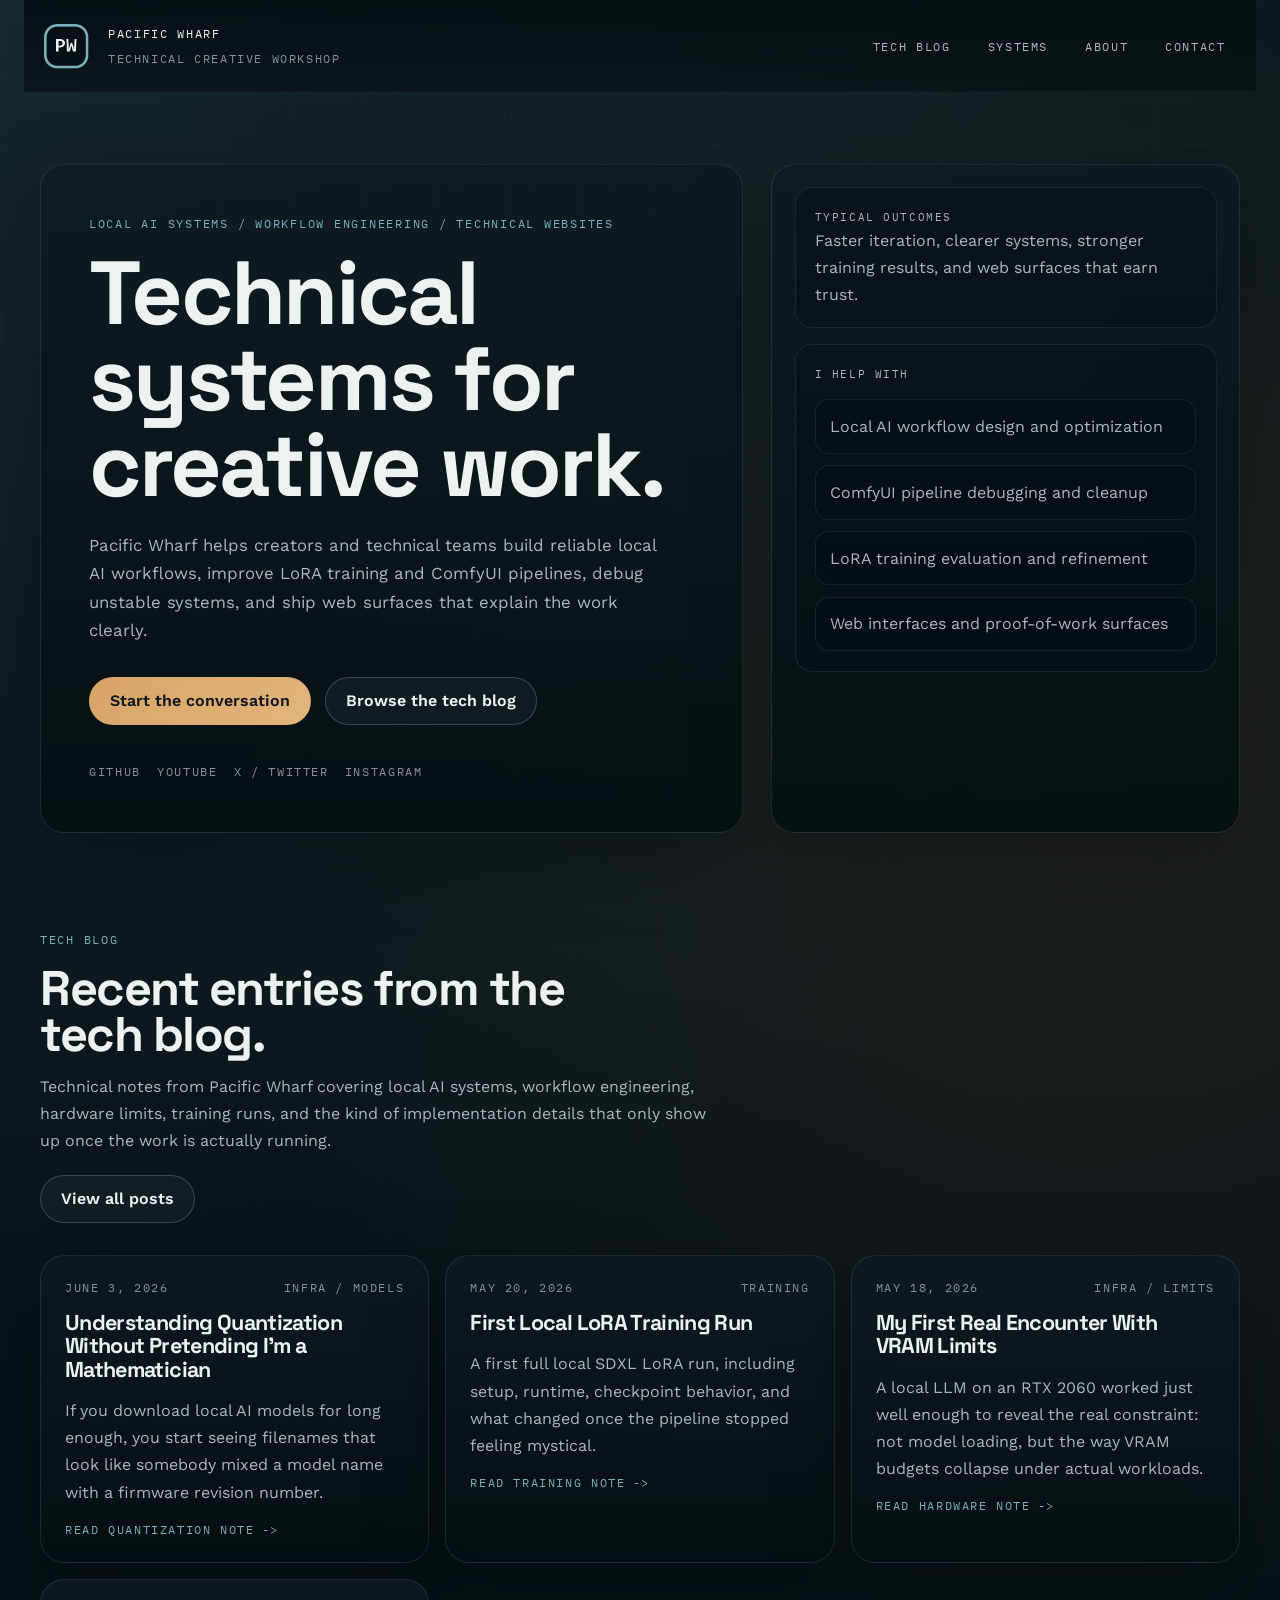
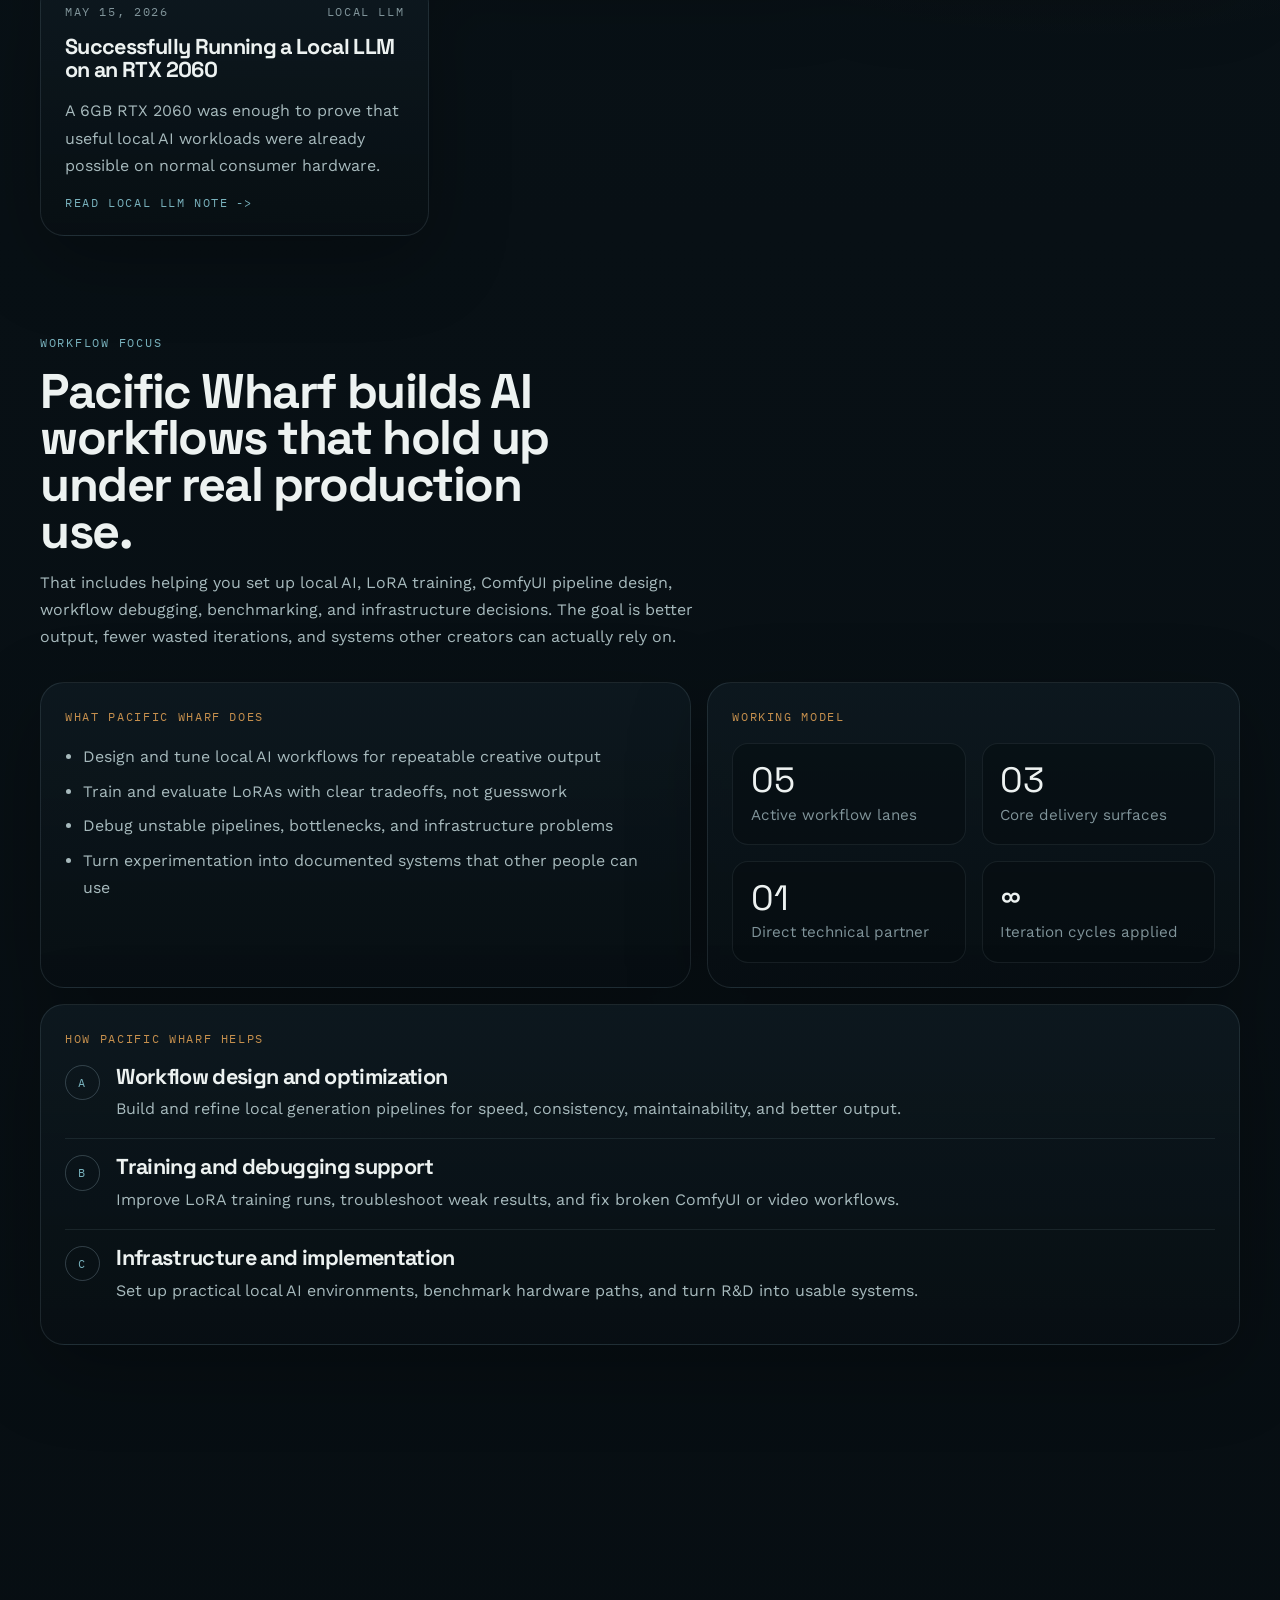
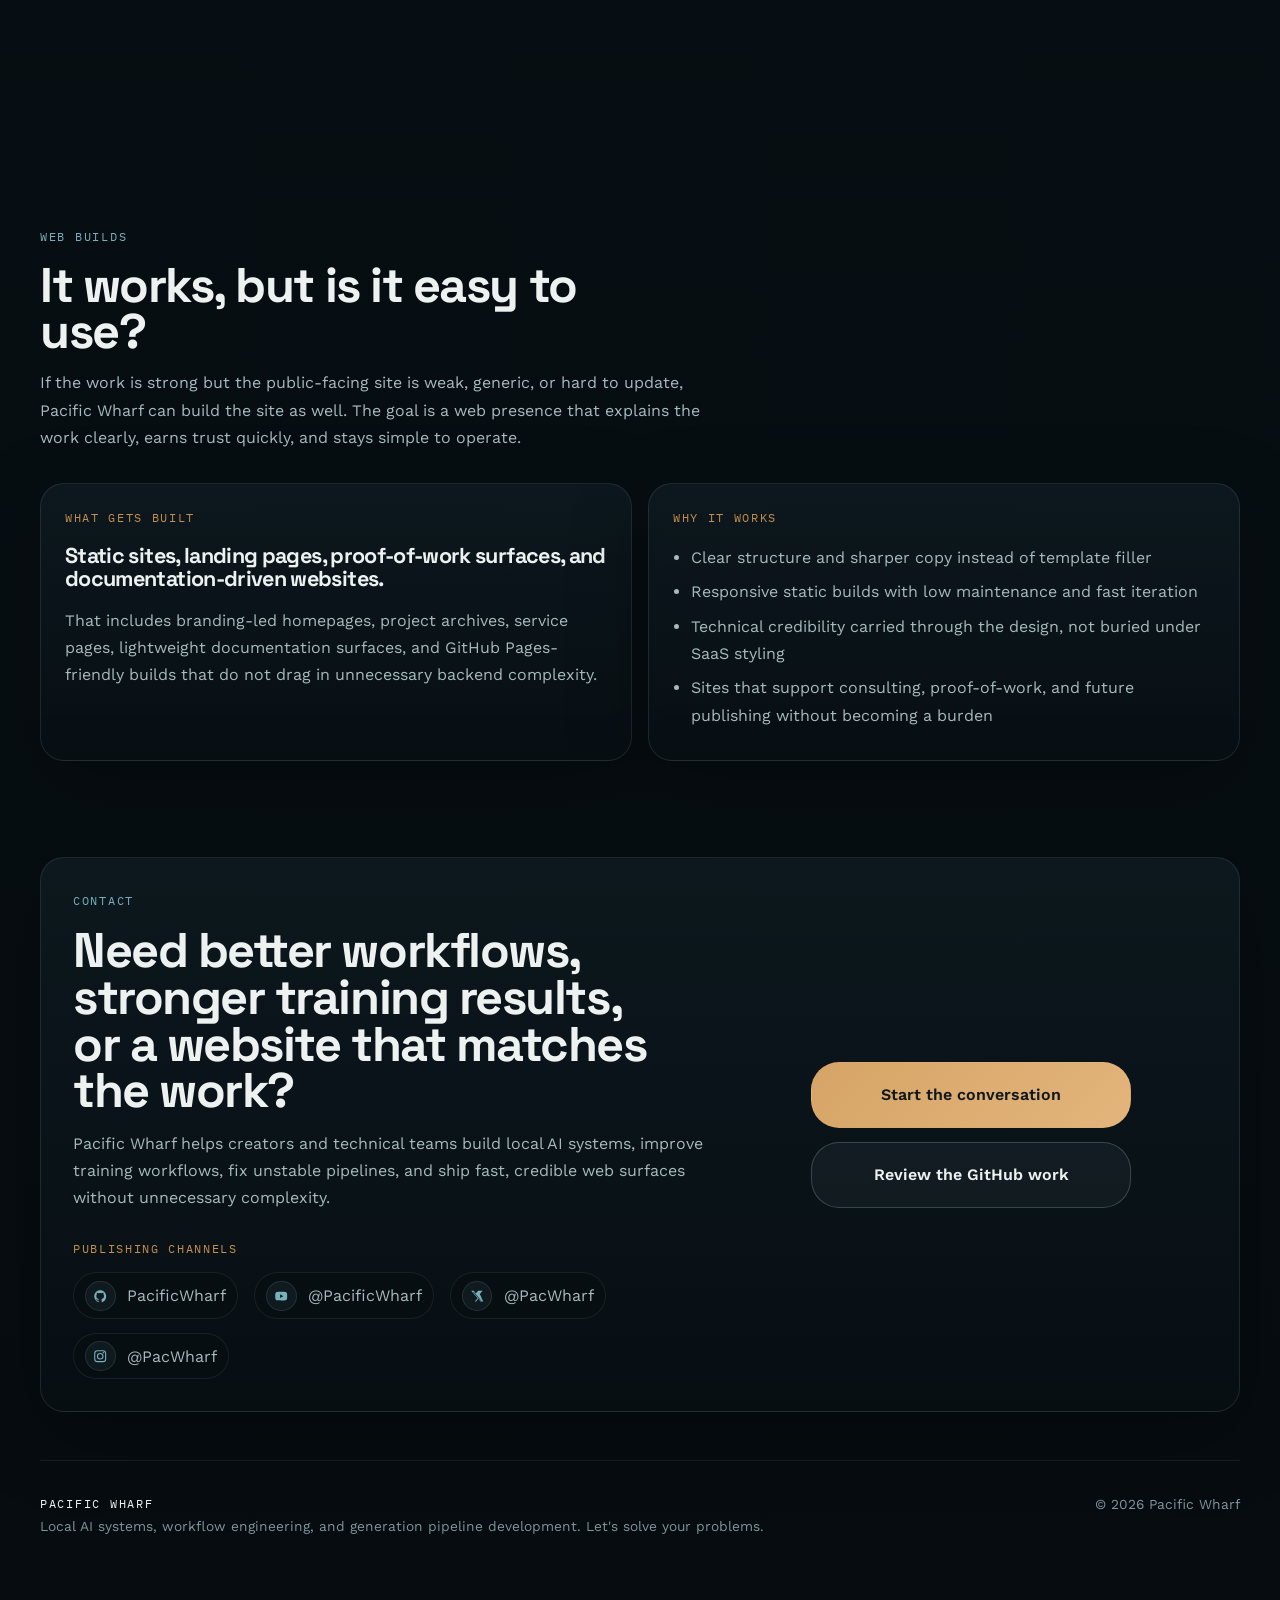
==== commit e5046f1d: "add new article entryt" ====
--- a/index.html
+++ b/index.html
@@ -113,6 +113,18 @@
         </div>
 
         <div class="experiment-grid">
+          <a class="experiment-card experiment-link featured-card" href="tech-blog/understanding-quantization-without-pretending-im-a-mathematician/" aria-label="Open Understanding Quantization Without Pretending I'm a Mathematician entry">
+            <div class="card-signal">
+              <time datetime="2026-06-03">June 3, 2026</time>
+              <span>Infra / models</span>
+            </div>
+            <h3>Understanding Quantization Without Pretending I&#8217;m a Mathematician</h3>
+            <p>
+              If you download local AI models for long enough, you start seeing filenames that look like somebody mixed a model name with a firmware revision number.
+            </p>
+            <span class="card-cta">Read quantization note</span>
+          </a>
+
           <a class="experiment-card experiment-link featured-card" href="tech-blog/first-local-lora-training-run/" aria-label="Open First Local LoRA Training Run entry">
             <div class="card-signal">
               <time datetime="2026-05-20">May 20, 2026</time>
@@ -126,6 +138,19 @@
             <span class="card-cta">Read training note</span>
           </a>
 
+          <a class="experiment-card experiment-link featured-card" href="tech-blog/my-first-real-encounter-with-vram-limits/" aria-label="Open My First Real Encounter With VRAM Limits entry">
+            <div class="card-signal">
+              <time datetime="2026-05-18">May 18, 2026</time>
+              <span>Infra / limits</span>
+            </div>
+            <h3>My First Real Encounter With VRAM Limits</h3>
+            <p>
+              A local LLM on an RTX 2060 worked just well enough to reveal the real constraint: not model loading,
+              but the way VRAM budgets collapse under actual workloads.
+            </p>
+            <span class="card-cta">Read hardware note</span>
+          </a>
+
           <a class="experiment-card experiment-link featured-card" href="tech-blog/successfully-running-a-local-llm-on-an-rtx-2060/" aria-label="Open Successfully Running a Local LLM on an RTX 2060 entry">
             <div class="card-signal">
               <time datetime="2026-05-15">May 15, 2026</time>
@@ -136,19 +161,6 @@
               A 6GB RTX 2060 was enough to prove that useful local AI workloads were already possible on normal consumer hardware.
             </p>
             <span class="card-cta">Read local LLM note</span>
-          </a>
-
-          <a class="experiment-card experiment-link featured-card" href="tech-blog/my-first-real-encounter-with-vram-limits/" aria-label="Open My First Real Encounter With VRAM Limits entry">
-            <div class="card-signal">
-              <time datetime="2026-05-18">May 18, 2026</time>
-              <span>Infra / limits</span>
-            </div>
-            <h3>My First Real Encounter With VRAM Limits</h3>
-            <p>
-              A local LLM on an RTX 2060 worked just well enough to reveal the real constraint: not model loading,
-              but the way VRAM budgets collapse under actual workloads.
-            </p>
-            <span class="card-cta">Read hardware note</span>
           </a>
         </div>
       </section>
